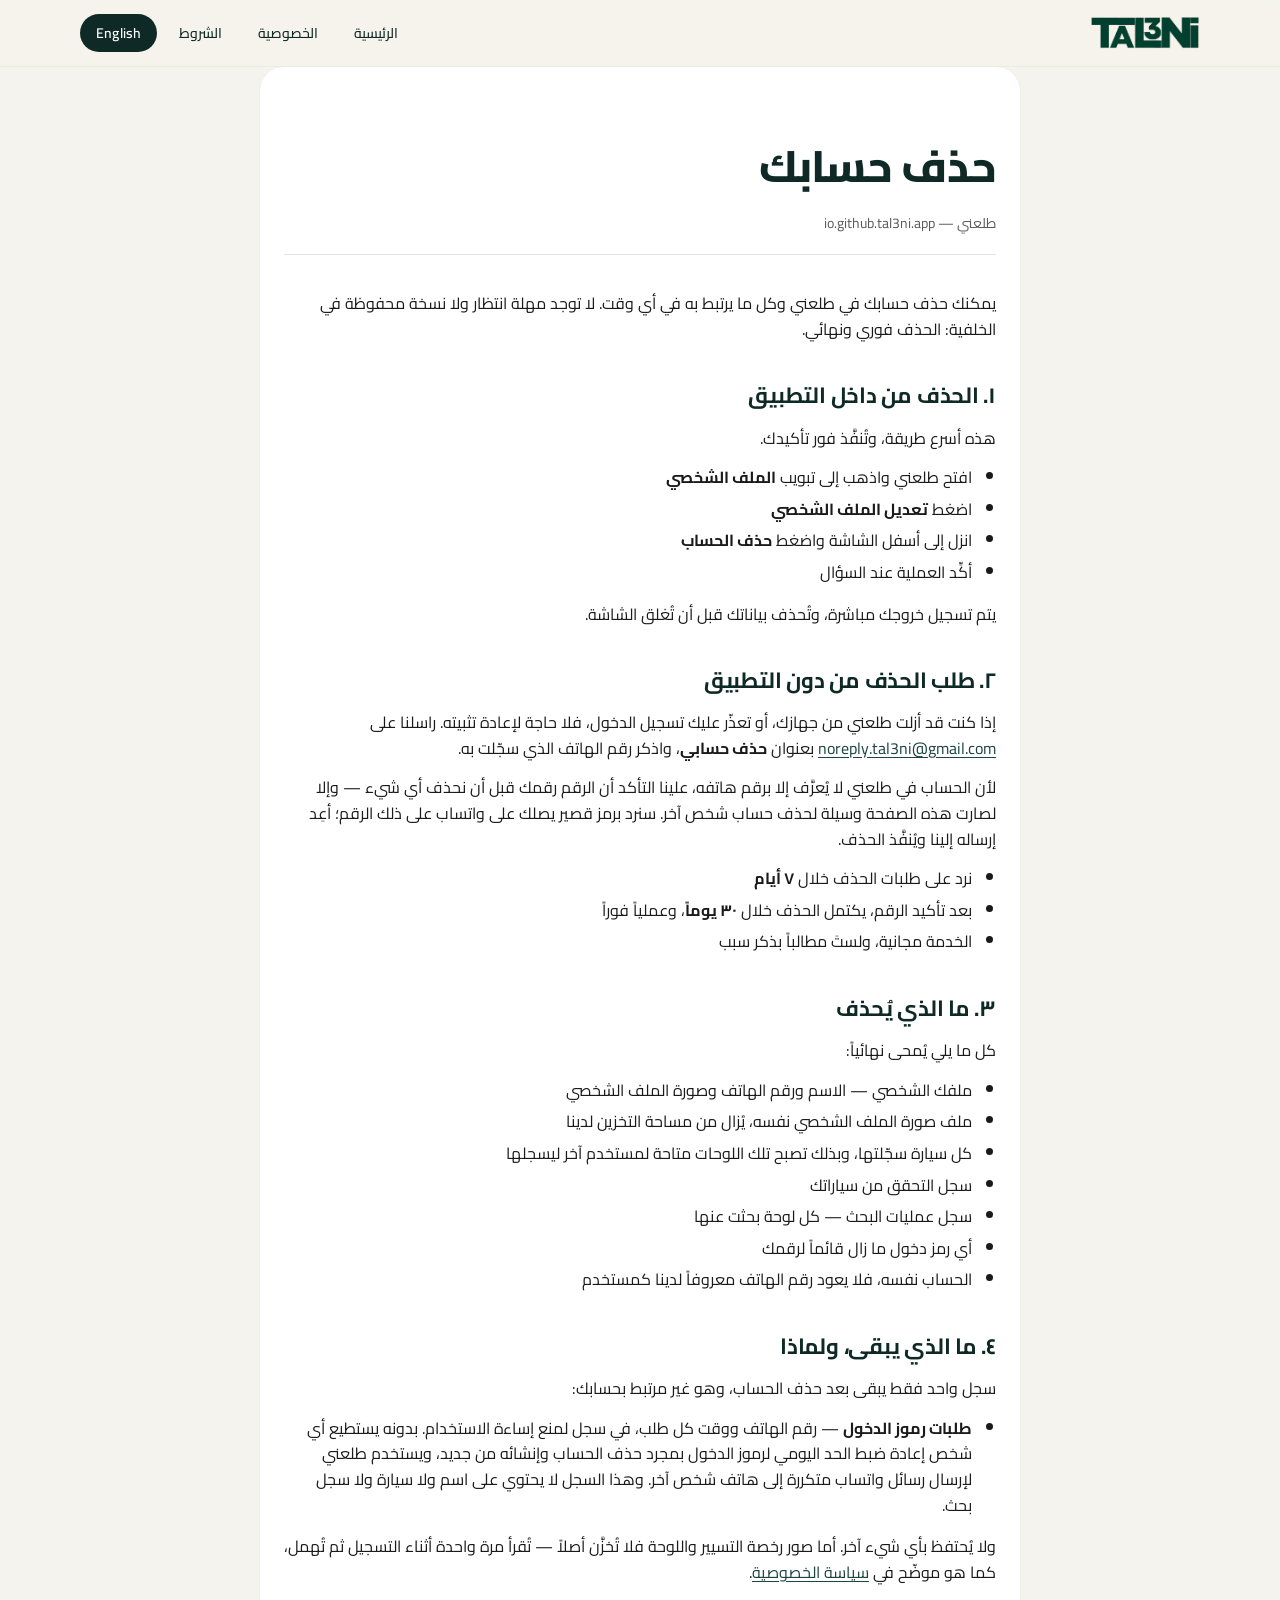
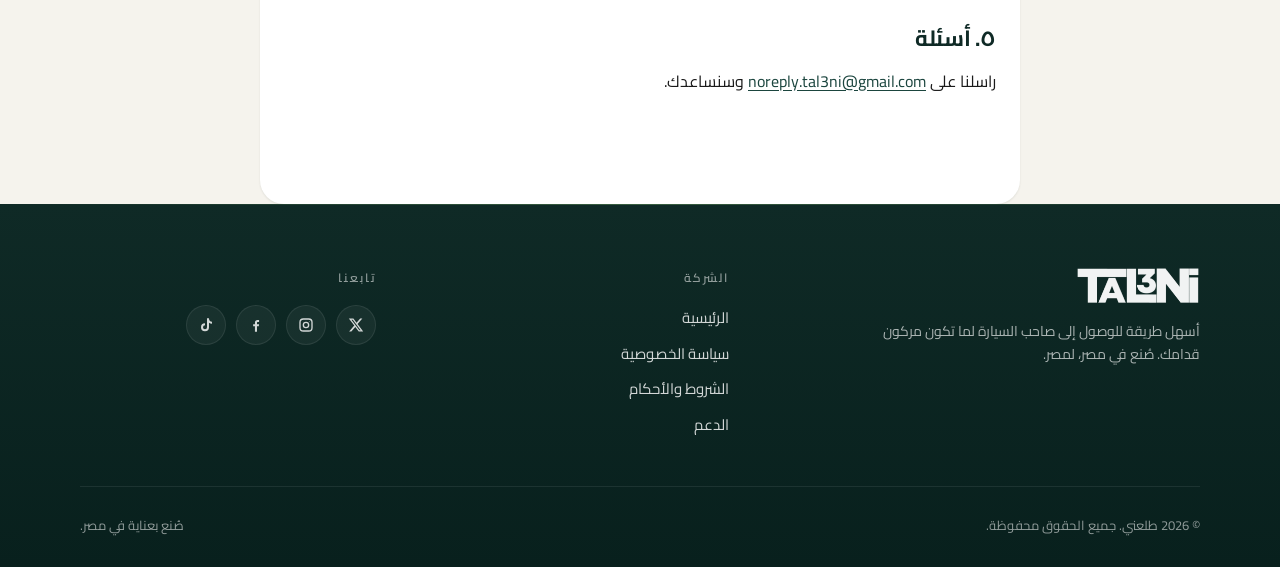
==== delete-account-ar.html @ 5bc42923 "Updated Website" ====
<!DOCTYPE html>
<html lang="ar" dir="rtl">
<head>
  <meta charset="UTF-8">
  <meta name="viewport" content="width=device-width, initial-scale=1.0">
  <title>حذف حسابك — طلعني</title>
  <link rel="preconnect" href="https://fonts.googleapis.com">
  <link rel="preconnect" href="https://fonts.gstatic.com" crossorigin>
  <link href="https://fonts.googleapis.com/css2?family=Cairo:wght@400;500;600;700;800&family=Inter:wght@400;500;600;700;800&display=swap" rel="stylesheet">
  <link rel="stylesheet" href="style.css">
  <link rel="icon" type="image/png" href="./assets/favicon.png">
</head>
<body dir="rtl">
  <header class="site-header">
    <div class="inner">
      <a href="index-ar.html" class="brand" aria-label="طلعني">
        <img src="./assets/logo.png" alt="طلعني">
      </a>
      <nav class="nav">
        <a href="index-ar.html">الرئيسية</a>
        <a href="privacy-ar.html">الخصوصية</a>
        <a href="terms-ar.html">الشروط</a>
        <a href="delete-account.html" class="lang-toggle">English</a>
      </nav>
    </div>
  </header>

  <main class="legal">
    <h1>حذف حسابك</h1>
    <p class="effective">طلعني — io.github.tal3ni.app</p>

    <p>يمكنك حذف حسابك في طلعني وكل ما يرتبط به في أي وقت. لا توجد مهلة انتظار ولا نسخة محفوظة في الخلفية: الحذف فوري ونهائي.</p>

    <h2>١. الحذف من داخل التطبيق</h2>
    <p>هذه أسرع طريقة، وتُنفَّذ فور تأكيدك.</p>
    <ul>
      <li>افتح طلعني واذهب إلى تبويب <strong>الملف الشخصي</strong></li>
      <li>اضغط <strong>تعديل الملف الشخصي</strong></li>
      <li>انزل إلى أسفل الشاشة واضغط <strong>حذف الحساب</strong></li>
      <li>أكِّد العملية عند السؤال</li>
    </ul>
    <p>يتم تسجيل خروجك مباشرة، وتُحذف بياناتك قبل أن تُغلق الشاشة.</p>

    <h2>٢. طلب الحذف من دون التطبيق</h2>
    <p>إذا كنت قد أزلت طلعني من جهازك، أو تعذّر عليك تسجيل الدخول، فلا حاجة لإعادة تثبيته. راسلنا على <a href="mailto:noreply.tal3ni@gmail.com?subject=%D8%AD%D8%B0%D9%81%20%D8%AD%D8%B3%D8%A7%D8%A8%D9%8A">noreply.tal3ni@gmail.com</a> بعنوان <strong>حذف حسابي</strong>، واذكر رقم الهاتف الذي سجّلت به.</p>
    <p>لأن الحساب في طلعني لا يُعرَّف إلا برقم هاتفه، علينا التأكد أن الرقم رقمك قبل أن نحذف أي شيء — وإلا لصارت هذه الصفحة وسيلة لحذف حساب شخص آخر. سنرد برمز قصير يصلك على واتساب على ذلك الرقم؛ أعِد إرساله إلينا ويُنفَّذ الحذف.</p>
    <ul>
      <li>نرد على طلبات الحذف خلال <strong>٧ أيام</strong></li>
      <li>بعد تأكيد الرقم، يكتمل الحذف خلال <strong>٣٠ يوماً</strong>، وعملياً فوراً</li>
      <li>الخدمة مجانية، ولستَ مطالباً بذكر سبب</li>
    </ul>

    <h2>٣. ما الذي يُحذف</h2>
    <p>كل ما يلي يُمحى نهائياً:</p>
    <ul>
      <li>ملفك الشخصي — الاسم ورقم الهاتف وصورة الملف الشخصي</li>
      <li>ملف صورة الملف الشخصي نفسه، يُزال من مساحة التخزين لدينا</li>
      <li>كل سيارة سجّلتها، وبذلك تصبح تلك اللوحات متاحة لمستخدم آخر ليسجلها</li>
      <li>سجل التحقق من سياراتك</li>
      <li>سجل عمليات البحث — كل لوحة بحثت عنها</li>
      <li>أي رمز دخول ما زال قائماً لرقمك</li>
      <li>الحساب نفسه، فلا يعود رقم الهاتف معروفاً لدينا كمستخدم</li>
    </ul>

    <h2>٤. ما الذي يبقى، ولماذا</h2>
    <p>سجل واحد فقط يبقى بعد حذف الحساب، وهو غير مرتبط بحسابك:</p>
    <ul>
      <li><strong>طلبات رموز الدخول</strong> — رقم الهاتف ووقت كل طلب، في سجل لمنع إساءة الاستخدام. بدونه يستطيع أي شخص إعادة ضبط الحد اليومي لرموز الدخول بمجرد حذف الحساب وإنشائه من جديد، ويستخدم طلعني لإرسال رسائل واتساب متكررة إلى هاتف شخص آخر. وهذا السجل لا يحتوي على اسم ولا سيارة ولا سجل بحث.</li>
    </ul>
    <p>ولا يُحتفظ بأي شيء آخر. أما صور رخصة التسيير واللوحة فلا تُخزَّن أصلاً — تُقرأ مرة واحدة أثناء التسجيل ثم تُهمل، كما هو موضّح في <a href="privacy-ar.html">سياسة الخصوصية</a>.</p>

    <h2>٥. أسئلة</h2>
    <p>راسلنا على <a href="mailto:noreply.tal3ni@gmail.com">noreply.tal3ni@gmail.com</a> وسنساعدك.</p>
  </main>

  <footer class="site-footer">
    <div class="inner">
      <div class="footer-top">
        <div class="footer-brand">
          <img src="./assets/logo.png" alt="طلعني">
          <p>أسهل طريقة للوصول إلى صاحب السيارة لما تكون مركون قدامك. صُنع في مصر، لمصر.</p>
        </div>
        <div class="footer-col">
          <h4>الشركة</h4>
          <ul>
            <li><a href="index-ar.html">الرئيسية</a></li>
            <li><a href="privacy-ar.html">سياسة الخصوصية</a></li>
            <li><a href="terms-ar.html">الشروط والأحكام</a></li>
            <li><a href="mailto:noreply.tal3ni@gmail.com">الدعم</a></li>
          </ul>
        </div>
        <div class="footer-col">
          <h4>تابعنا</h4>
          <div class="socials">
            <a class="social" href="https://x.com/tal3nii?s=21" target="_blank" rel="noopener" aria-label="X (Twitter)">
              <svg viewBox="0 0 24 24" fill="currentColor" aria-hidden="true"><path d="M18.244 2.25h3.308l-7.227 8.26 8.502 11.24H16.17l-5.214-6.817L4.99 21.75H1.68l7.73-8.835L1.254 2.25H8.08l4.713 6.231zm-1.161 17.52h1.833L7.084 4.126H5.117z"/></svg>
            </a>
            <a class="social" href="https://www.instagram.com/tal3nii?igsh=NDlpc3pvZXZ2NGJr&utm_source=qr" target="_blank" rel="noopener" aria-label="Instagram">
              <svg viewBox="0 0 24 24" fill="none" stroke="currentColor" stroke-width="2" stroke-linecap="round" stroke-linejoin="round" aria-hidden="true"><rect x="3" y="3" width="18" height="18" rx="5"/><circle cx="12" cy="12" r="4"/><circle cx="17.5" cy="6.5" r="0.6" fill="currentColor" stroke="none"/></svg>
            </a>
            <a class="social" href="https://www.facebook.com/share/18mNJuV3z7/?mibextid=wwXIfr" target="_blank" rel="noopener" aria-label="Facebook">
              <svg viewBox="0 0 24 24" fill="currentColor" aria-hidden="true"><path d="M13.5 22v-8h2.7l.4-3.1h-3.1V8.9c0-.9.3-1.5 1.5-1.5h1.6V4.6c-.3 0-1.2-.1-2.3-.1-2.3 0-3.9 1.4-3.9 4v2.4H7.7V14h2.7v8h3.1z"/></svg>
            </a>
            <a class="social" href="https://www.tiktok.com/@tal3nii?_r=1&_t=ZS-96DEcMzFxKs" target="_blank" rel="noopener" aria-label="TikTok">
              <svg viewBox="0 0 24 24" fill="currentColor" aria-hidden="true"><path d="M16.5 2h-3v13.2a3 3 0 1 1-3-3v-3a6 6 0 1 0 6 6V8.7a8 8 0 0 0 4.5 1.4V7.1a5 5 0 0 1-4.5-5z"/></svg>
            </a>
          </div>
        </div>
      </div>
      <div class="footer-bottom">
        <div class="copyright">© 2026 طلعني. جميع الحقوق محفوظة.</div>
        <div class="made-in">صُنع بعناية في مصر.</div>
      </div>
    </div>
  </footer>
</body>
</html>
---- style.css ----
/* Tal3ni — premium landing styles */

:root {
  --green: #98D67D;
  --green-soft: #C7E8B5;
  --green-dark: #1B453E;
  --green-deep: #0F2A26;
  --green-ink: #08201D;
  --cream: #F5F3ED;
  --cream-soft: #FAF8F2;
  --text: #1A1A1A;
  --muted: #5A5A5A;
  --muted-soft: #8A8A8A;
  --border: #E8E4D9;
  --border-strong: #D8D2C2;
  --gold: #D4A574;
  --max-width: 1120px;
  --content-width: 920px;
  --radius-sm: 10px;
  --radius-md: 16px;
  --radius-lg: 24px;
  --radius-pill: 999px;
  --shadow-sm: 0 1px 2px rgba(15, 42, 38, 0.06), 0 1px 3px rgba(15, 42, 38, 0.04);
  --shadow-md: 0 4px 12px rgba(15, 42, 38, 0.08), 0 2px 4px rgba(15, 42, 38, 0.04);
  --shadow-lg: 0 24px 48px -12px rgba(15, 42, 38, 0.18), 0 8px 16px -8px rgba(15, 42, 38, 0.08);
  --shadow-xl: 0 32px 64px -16px rgba(15, 42, 38, 0.25);
  --ease: cubic-bezier(0.22, 1, 0.36, 1);
}

* {
  box-sizing: border-box;
  margin: 0;
  padding: 0;
}

html {
  scroll-behavior: smooth;
  -webkit-text-size-adjust: 100%;
  text-size-adjust: 100%;
}

body {
  font-family: "Inter", -apple-system, BlinkMacSystemFont, "Segoe UI", Roboto, sans-serif;
  font-size: 16px;
  line-height: 1.6;
  color: var(--text);
  background: var(--cream);
  -webkit-font-smoothing: antialiased;
  -moz-osx-font-smoothing: grayscale;
  text-rendering: optimizeLegibility;
  overflow-x: hidden;
}

body[dir="rtl"] {
  font-family: "Cairo", "Tajawal", -apple-system, BlinkMacSystemFont, "Segoe UI", Tahoma, sans-serif;
}

a {
  color: var(--green-dark);
  text-decoration: none;
  transition: color 0.2s var(--ease);
}

a:hover {
  color: var(--green-deep);
}

img {
  max-width: 100%;
  display: block;
}

/* ------------------------------------------------------------- header */

.site-header {
  position: sticky;
  top: 0;
  z-index: 50;
  background: rgba(245, 243, 237, 0.72);
  -webkit-backdrop-filter: saturate(180%) blur(20px);
  backdrop-filter: saturate(180%) blur(20px);
  border-bottom: 1px solid rgba(232, 228, 217, 0.6);
  padding: 14px 24px;
}

.site-header .inner {
  max-width: var(--max-width);
  margin: 0 auto;
  display: flex;
  align-items: center;
  justify-content: space-between;
  gap: 16px;
}

.site-header .brand {
  display: inline-flex;
  align-items: center;
  text-decoration: none;
}

.site-header .brand img {
  height: 32px;
  width: auto;
  display: block;
}

.site-header .nav {
  display: flex;
  align-items: center;
  gap: 8px;
}

.site-header .nav a {
  color: var(--green-deep);
  font-size: 14px;
  font-weight: 500;
  padding: 8px 14px;
  border-radius: var(--radius-pill);
  transition: background 0.2s var(--ease), color 0.2s var(--ease);
}

.site-header .nav a:hover {
  background: rgba(27, 69, 62, 0.08);
}

.lang-toggle {
  background: var(--green-deep);
  color: white !important;
  padding: 8px 16px !important;
  font-weight: 600 !important;
  border-radius: var(--radius-pill);
  letter-spacing: 0.2px;
}

.lang-toggle:hover {
  background: var(--green-ink) !important;
}

/* ------------------------------------------------------------- hero */

.hero {
  position: relative;
  padding: 100px 24px 120px;
  text-align: center;
  background:
    radial-gradient(ellipse 80% 60% at 50% 0%, rgba(152, 214, 125, 0.18) 0%, transparent 60%),
    radial-gradient(ellipse 60% 50% at 20% 80%, rgba(152, 214, 125, 0.10) 0%, transparent 50%),
    radial-gradient(ellipse 60% 50% at 80% 80%, rgba(212, 165, 116, 0.08) 0%, transparent 50%),
    linear-gradient(180deg, var(--green-deep) 0%, var(--green-ink) 100%);
  color: white;
  overflow: hidden;
}

.hero::before {
  content: "";
  position: absolute;
  inset: 0;
  background-image:
    radial-gradient(circle at 1px 1px, rgba(255, 255, 255, 0.04) 1px, transparent 0);
  background-size: 32px 32px;
  pointer-events: none;
  -webkit-mask-image: radial-gradient(ellipse 70% 70% at 50% 50%, black 40%, transparent 90%);
  mask-image: radial-gradient(ellipse 70% 70% at 50% 50%, black 40%, transparent 90%);
}

.hero::after {
  content: "";
  position: absolute;
  bottom: -1px;
  left: 0;
  right: 0;
  height: 80px;
  background: linear-gradient(180deg, transparent 0%, var(--cream) 100%);
  pointer-events: none;
}

.hero .inner {
  position: relative;
  max-width: 820px;
  margin: 0 auto;
}

.hero .eyebrow {
  display: inline-flex;
  align-items: center;
  gap: 8px;
  padding: 6px 14px 6px 10px;
  background: rgba(152, 214, 125, 0.12);
  border: 1px solid rgba(152, 214, 125, 0.25);
  border-radius: var(--radius-pill);
  font-size: 13px;
  font-weight: 500;
  color: var(--green);
  letter-spacing: 0.2px;
  margin-bottom: 28px;
}

.hero .eyebrow .dot {
  width: 8px;
  height: 8px;
  border-radius: 50%;
  background: var(--green);
  box-shadow: 0 0 0 4px rgba(152, 214, 125, 0.2);
  animation: pulse 2.4s ease-in-out infinite;
}

@keyframes pulse {
  0%, 100% { box-shadow: 0 0 0 4px rgba(152, 214, 125, 0.2); }
  50% { box-shadow: 0 0 0 8px rgba(152, 214, 125, 0); }
}

.hero h1 {
  font-size: clamp(40px, 6.5vw, 68px);
  font-weight: 800;
  letter-spacing: -0.025em;
  line-height: 1.05;
  margin-bottom: 20px;
  padding-top: 10px;
  padding-bottom: 15px;
  background: linear-gradient(180deg, #ffffff 0%, #e6f0ec 100%);
  -webkit-background-clip: text;
  background-clip: text;
  -webkit-text-fill-color: transparent;
}

.hero .tagline {
  font-size: clamp(17px, 2vw, 21px);
  line-height: 1.55;
  opacity: 0.85;
  max-width: 620px;
  margin: 0 auto 40px;
  color: #e8efed;
}

.hero .badges {
  display: flex;
  justify-content: center;
  gap: 14px;
  flex-wrap: wrap;
}

.badge {
  display: inline-flex;
  align-items: center;
  gap: 12px;
  padding: 14px 22px;
  background: white;
  color: var(--green-deep);
  border-radius: var(--radius-md);
  font-weight: 600;
  font-size: 15px;
  text-decoration: none;
  box-shadow: var(--shadow-md);
  transition: transform 0.25s var(--ease), box-shadow 0.25s var(--ease);
  text-align: start;
}

.badge:hover {
  transform: translateY(-3px);
  box-shadow: var(--shadow-lg);
  color: var(--green-deep);
}

.badge .badge-icon {
  width: 26px;
  height: 26px;
  flex-shrink: 0;
}

.badge .badge-text {
  display: flex;
  flex-direction: column;
  line-height: 1.15;
}

.badge .small {
  font-size: 10.5px;
  font-weight: 500;
  opacity: 0.6;
  letter-spacing: 0.4px;
  text-transform: uppercase;
}

.badge .big {
  font-size: 16px;
  font-weight: 700;
  letter-spacing: -0.01em;
}

/* ------------------------------------------------------------- sections */

.section {
  max-width: var(--content-width);
  margin: 0 auto;
  padding: 96px 24px;
}

.section-head {
  text-align: center;
  margin-bottom: 56px;
}

.section-eyebrow {
  display: inline-block;
  font-size: 12px;
  font-weight: 600;
  letter-spacing: 0.16em;
  text-transform: uppercase;
  color: var(--green-dark);
  margin-bottom: 12px;
  opacity: 0.7;
}

.section h2 {
  font-size: clamp(28px, 4vw, 42px);
  font-weight: 800;
  letter-spacing: -0.022em;
  line-height: 1.1;
  color: var(--green-deep);
}

.section .lead {
  margin-top: 16px;
  font-size: 17px;
  color: var(--muted);
  max-width: 560px;
  margin-left: auto;
  margin-right: auto;
}

/* ------------------------------------------------------------- steps */

.steps {
  display: grid;
  grid-template-columns: repeat(auto-fit, minmax(260px, 1fr));
  gap: 20px;
}

.step {
  position: relative;
  background: white;
  padding: 32px 28px;
  border-radius: var(--radius-lg);
  border: 1px solid var(--border);
  transition: transform 0.3s var(--ease), box-shadow 0.3s var(--ease), border-color 0.3s var(--ease);
  overflow: hidden;
}

.step::before {
  content: "";
  position: absolute;
  inset: 0;
  background: linear-gradient(135deg, rgba(152, 214, 125, 0.06) 0%, transparent 50%);
  opacity: 0;
  transition: opacity 0.3s var(--ease);
  pointer-events: none;
}

.step:hover {
  transform: translateY(-4px);
  box-shadow: var(--shadow-lg);
  border-color: var(--border-strong);
}

.step:hover::before {
  opacity: 1;
}

.step .step-icon {
  position: relative;
  display: inline-flex;
  align-items: center;
  justify-content: center;
  width: 52px;
  height: 52px;
  background: linear-gradient(135deg, var(--green-deep) 0%, var(--green-dark) 100%);
  color: var(--green);
  border-radius: 14px;
  margin-bottom: 22px;
  box-shadow: 0 8px 20px -6px rgba(15, 42, 38, 0.35);
}

.step .step-icon svg {
  width: 24px;
  height: 24px;
}

.step .num {
  position: absolute;
  top: 24px;
  inset-inline-end: 28px;
  font-size: 44px;
  font-weight: 800;
  color: var(--green-deep);
  opacity: 0.08;
  line-height: 1;
  letter-spacing: -0.04em;
}

.step h3 {
  position: relative;
  font-size: 19px;
  font-weight: 700;
  color: var(--green-deep);
  margin-bottom: 10px;
  letter-spacing: -0.01em;
}

.step p {
  position: relative;
  font-size: 15px;
  color: var(--muted);
  line-height: 1.55;
}

/* ------------------------------------------------------------- privacy */

.privacy-section {
  max-width: var(--content-width);
  margin: 0 auto 96px;
  padding: 0 24px;
}

.privacy-card {
  position: relative;
  background: linear-gradient(135deg, var(--green-deep) 0%, var(--green-ink) 100%);
  border-radius: var(--radius-lg);
  padding: 56px 48px;
  color: white;
  overflow: hidden;
  box-shadow: var(--shadow-xl);
}

.privacy-card::before {
  content: "";
  position: absolute;
  top: -50%;
  inset-inline-end: -20%;
  width: 500px;
  height: 500px;
  background: radial-gradient(circle, rgba(152, 214, 125, 0.12) 0%, transparent 60%);
  pointer-events: none;
}

.privacy-card::after {
  content: "";
  position: absolute;
  inset: 0;
  background-image:
    radial-gradient(circle at 1px 1px, rgba(255, 255, 255, 0.05) 1px, transparent 0);
  background-size: 28px 28px;
  -webkit-mask-image: linear-gradient(180deg, black 0%, transparent 70%);
  mask-image: linear-gradient(180deg, black 0%, transparent 70%);
  pointer-events: none;
}

.privacy-card-inner {
  position: relative;
  max-width: 640px;
  margin: 0 auto;
  text-align: center;
}

.privacy-icon {
  display: inline-flex;
  align-items: center;
  justify-content: center;
  width: 64px;
  height: 64px;
  background: rgba(152, 214, 125, 0.12);
  border: 1px solid rgba(152, 214, 125, 0.25);
  border-radius: 18px;
  margin-bottom: 24px;
  color: var(--green);
}

.privacy-icon svg {
  width: 28px;
  height: 28px;
}

.privacy-card h2 {
  font-size: clamp(26px, 3.5vw, 36px);
  font-weight: 800;
  letter-spacing: -0.022em;
  margin-bottom: 16px;
  color: white;
}

.privacy-card p {
  font-size: 16px;
  line-height: 1.7;
  opacity: 0.85;
  color: #e8efed;
}

.privacy-card p a {
  color: var(--green);
  font-weight: 600;
  border-bottom: 1px solid rgba(152, 214, 125, 0.4);
  transition: border-color 0.2s var(--ease);
}

.privacy-card p a:hover {
  color: var(--green-soft);
  border-bottom-color: var(--green-soft);
}

/* ------------------------------------------------------------- legal pages */

.legal {
  max-width: 760px;
  margin: 0 auto;
  padding: 64px 24px 96px;
  background: white;
  border-radius: var(--radius-lg);
  box-shadow: var(--shadow-sm);
}

.legal-wrap {
  max-width: var(--content-width);
  margin: 48px auto;
  padding: 0 24px;
}

.legal h1 {
  font-size: clamp(30px, 4.5vw, 44px);
  font-weight: 800;
  letter-spacing: -0.022em;
  color: var(--green-deep);
  margin-bottom: 10px;
}

.legal .effective {
  color: var(--muted);
  font-size: 14px;
  margin-bottom: 36px;
  padding-bottom: 20px;
  border-bottom: 1px solid var(--border);
}

.legal h2 {
  font-size: 22px;
  font-weight: 700;
  color: var(--green-deep);
  margin-top: 36px;
  margin-bottom: 12px;
  letter-spacing: -0.01em;
}

.legal h3 {
  font-size: 17px;
  font-weight: 700;
  color: var(--text);
  margin-top: 20px;
  margin-bottom: 8px;
}

.legal p {
  margin-bottom: 14px;
  color: var(--text);
}

.legal ul {
  margin: 8px 0 16px;
  padding-left: 24px;
}

body[dir="rtl"] .legal ul {
  padding-left: 0;
  padding-right: 24px;
}

.legal li {
  margin-bottom: 6px;
  color: var(--text);
}

.legal a {
  color: var(--green-dark);
  text-decoration: underline;
  text-underline-offset: 3px;
}

.legal .last-updated {
  margin-top: 48px;
  padding-top: 20px;
  border-top: 1px solid var(--border);
  color: var(--muted);
  font-size: 13px;
}

/* ------------------------------------------------------------- footer */

.site-footer {
  background: linear-gradient(180deg, var(--green-deep) 0%, var(--green-ink) 100%);
  color: white;
  padding: 64px 24px 32px;
  position: relative;
  overflow: hidden;
}

.site-footer::before {
  content: "";
  position: absolute;
  top: 0;
  left: 0;
  right: 0;
  height: 1px;
  background: linear-gradient(90deg, transparent, rgba(152, 214, 125, 0.3), transparent);
}

.site-footer .inner {
  max-width: var(--max-width);
  margin: 0 auto;
  position: relative;
}

.footer-top {
  display: grid;
  grid-template-columns: 1.4fr 1fr 1fr;
  gap: 56px;
  margin-bottom: 48px;
}

.footer-brand img {
  height: 36px;
  width: auto;
  margin-bottom: 16px;
  filter: brightness(0) invert(1);
  opacity: 0.95;
}

.footer-brand p {
  font-size: 14px;
  line-height: 1.6;
  opacity: 0.65;
  max-width: 320px;
}

.footer-col h4 {
  font-size: 12px;
  font-weight: 600;
  letter-spacing: 0.16em;
  text-transform: uppercase;
  opacity: 0.55;
  margin-bottom: 18px;
}

.footer-col ul {
  list-style: none;
  display: flex;
  flex-direction: column;
  gap: 10px;
}

.footer-col a {
  color: white;
  opacity: 0.82;
  font-size: 15px;
  transition: opacity 0.2s var(--ease);
}

.footer-col a:hover {
  opacity: 1;
  color: var(--green-soft);
}

.socials {
  display: flex;
  gap: 10px;
  margin-top: 4px;
}

.social {
  display: inline-flex;
  align-items: center;
  justify-content: center;
  width: 40px;
  height: 40px;
  border-radius: var(--radius-pill);
  background: rgba(255, 255, 255, 0.06);
  border: 1px solid rgba(255, 255, 255, 0.1);
  color: white;
  transition: background 0.2s var(--ease), transform 0.2s var(--ease), border-color 0.2s var(--ease);
}

.social:hover {
  background: var(--green);
  border-color: var(--green);
  color: var(--green-ink);
  transform: translateY(-2px);
}

.social svg {
  width: 16px;
  height: 16px;
}

.footer-bottom {
  display: flex;
  align-items: center;
  justify-content: space-between;
  gap: 16px;
  flex-wrap: wrap;
  padding-top: 28px;
  border-top: 1px solid rgba(255, 255, 255, 0.08);
}

.footer-bottom .copyright {
  font-size: 13px;
  opacity: 0.55;
}

.footer-bottom .made-in {
  font-size: 13px;
  opacity: 0.55;
  display: inline-flex;
  align-items: center;
  gap: 6px;
}

/* ------------------------------------------------------------- responsive */

@media (max-width: 820px) {
  .footer-top {
    grid-template-columns: 1fr 1fr;
    gap: 40px;
  }

  .footer-brand {
    grid-column: 1 / -1;
  }
}

@media (max-width: 600px) {
  .site-header {
    padding: 12px 18px;
  }

  .site-header .brand img {
    height: 28px;
  }

  .site-header .nav {
    gap: 4px;
  }

  .site-header .nav a {
    font-size: 13px;
    padding: 6px 10px;
  }

  .hero {
    padding: 72px 20px 88px;
  }

  .section {
    padding: 72px 20px;
  }

  .privacy-section {
    padding: 0 20px;
    margin-bottom: 72px;
  }

  .privacy-card {
    padding: 40px 28px;
  }

  .footer-top {
    grid-template-columns: 1fr;
    gap: 32px;
    margin-bottom: 36px;
  }

  .footer-bottom {
    justify-content: center;
    text-align: center;
  }

  .badge {
    padding: 12px 18px;
  }

  .step {
    padding: 28px 24px;
  }
}

/* RTL adjustments */

body[dir="rtl"] .hero .eyebrow {
  padding: 6px 10px 6px 14px;
}

body[dir="rtl"] .badge .badge-text {
  text-align: right;
}
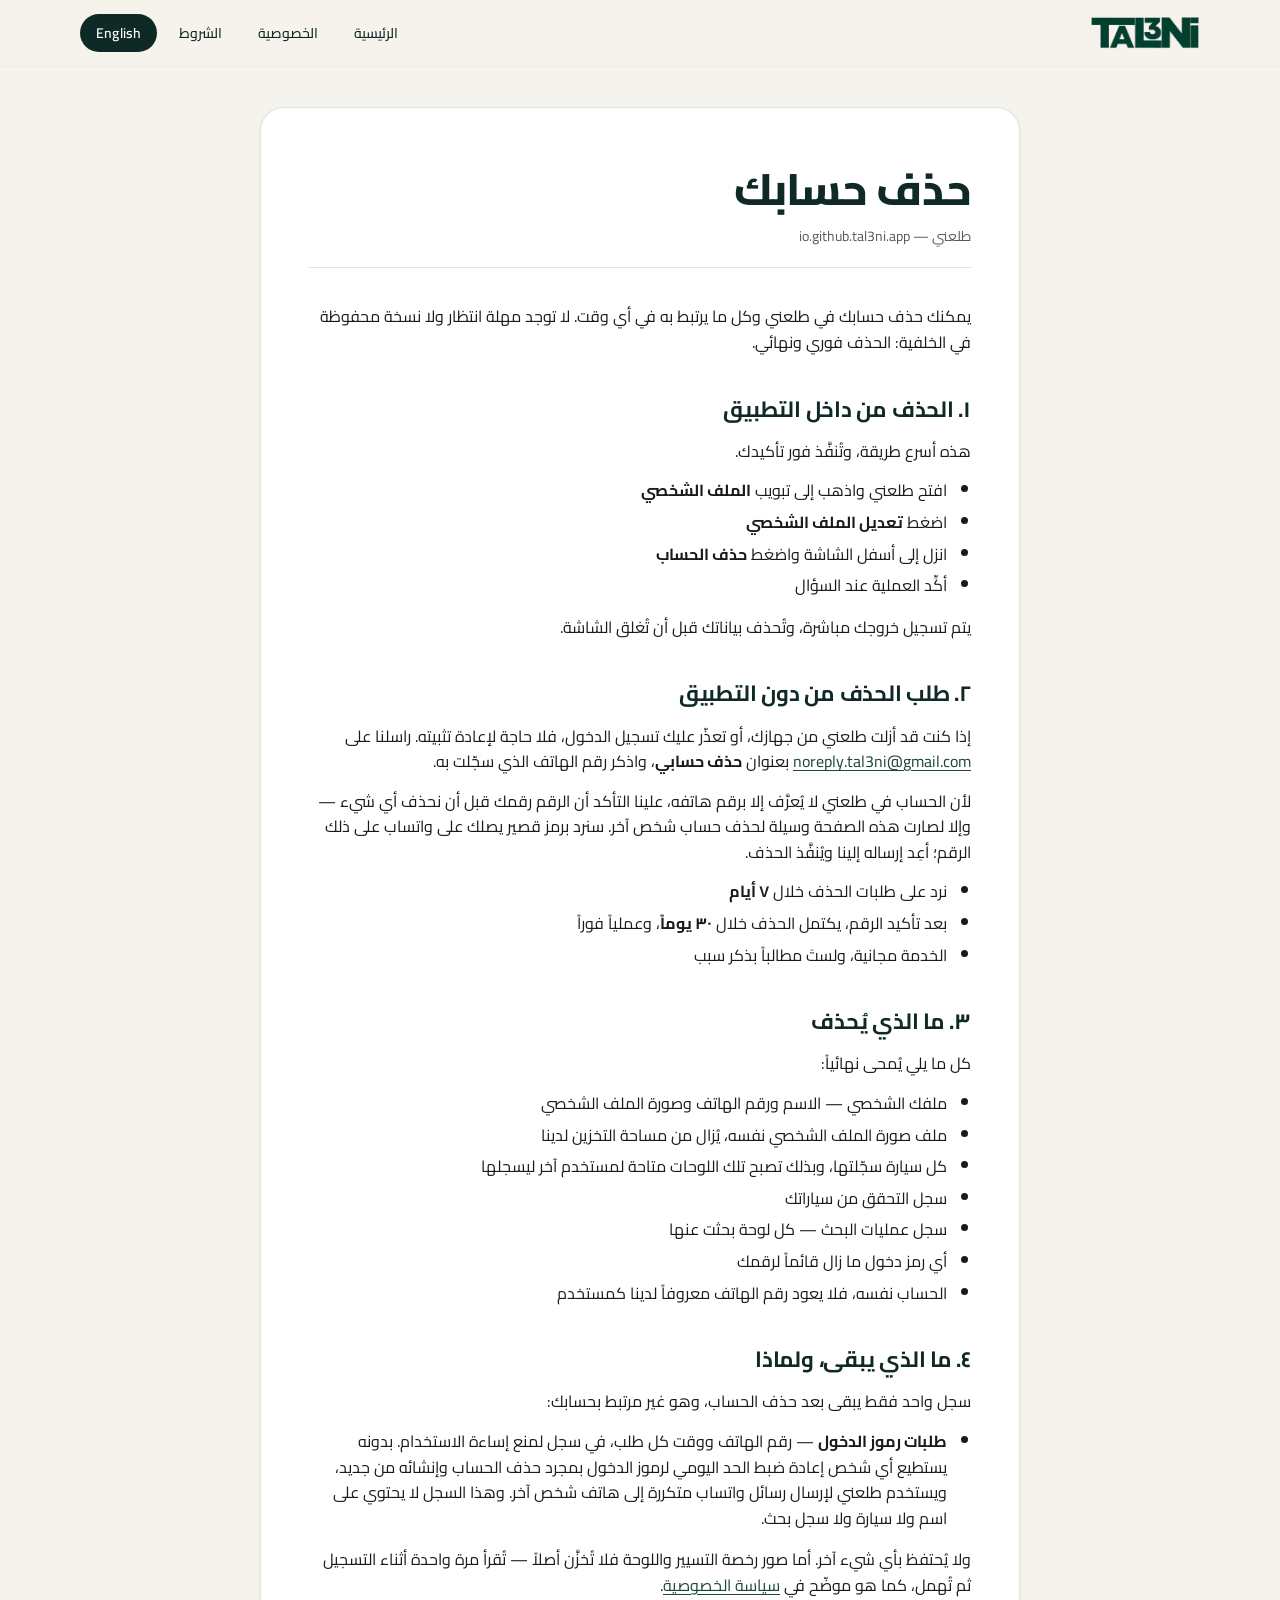
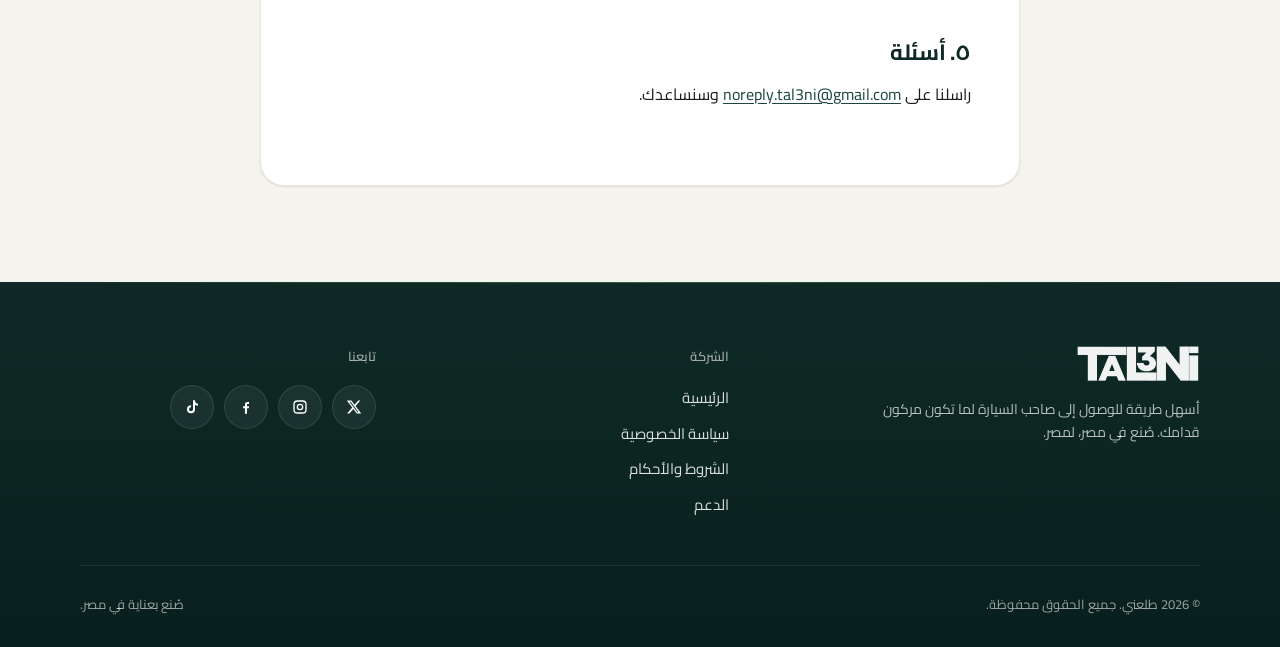
==== commit 975d4268: "Redesign landing page: app mockup, FAQ, link previews, accessibility - Hero: two-column layout with " ====
--- a/delete-account-ar.html
+++ b/delete-account-ar.html
@@ -8,18 +8,19 @@
   <link rel="preconnect" href="https://fonts.gstatic.com" crossorigin>
   <link href="https://fonts.googleapis.com/css2?family=Cairo:wght@400;500;600;700;800&family=Inter:wght@400;500;600;700;800&display=swap" rel="stylesheet">
   <link rel="stylesheet" href="style.css">
+  <meta name="theme-color" content="#F5F3ED">
   <link rel="icon" type="image/png" href="./assets/favicon.png">
 </head>
 <body dir="rtl">
   <header class="site-header">
     <div class="inner">
       <a href="index-ar.html" class="brand" aria-label="طلعني">
-        <img src="./assets/logo.png" alt="طلعني">
+        <img src="./assets/logo.png" alt="طلعني" width="109" height="32">
       </a>
-      <nav class="nav">
+      <nav class="nav" aria-label="القائمة الرئيسية">
         <a href="index-ar.html">الرئيسية</a>
-        <a href="privacy-ar.html">الخصوصية</a>
-        <a href="terms-ar.html">الشروط</a>
+        <a class="nav-optional" href="privacy-ar.html">الخصوصية</a>
+        <a class="nav-optional" href="terms-ar.html">الشروط</a>
         <a href="delete-account.html" class="lang-toggle">English</a>
       </nav>
     </div>
@@ -77,7 +78,7 @@
     <div class="inner">
       <div class="footer-top">
         <div class="footer-brand">
-          <img src="./assets/logo.png" alt="طلعني">
+          <img src="./assets/logo.png" alt="طلعني" width="123" height="36" loading="lazy">
           <p>أسهل طريقة للوصول إلى صاحب السيارة لما تكون مركون قدامك. صُنع في مصر، لمصر.</p>
         </div>
         <div class="footer-col">
--- a/style.css
+++ b/style.css
@@ -14,8 +14,10 @@
   --border: #E8E4D9;
   --border-strong: #D8D2C2;
   --gold: #D4A574;
+  --plate-blue: #1874BA;
   --max-width: 1120px;
   --content-width: 920px;
+  --header-height: 64px;
   --radius-sm: 10px;
   --radius-md: 16px;
   --radius-lg: 24px;
@@ -35,6 +37,7 @@
 
 html {
   scroll-behavior: smooth;
+  scroll-padding-top: calc(var(--header-height) + 16px);
   -webkit-text-size-adjust: 100%;
   text-size-adjust: 100%;
 }
@@ -70,6 +73,39 @@
   display: block;
 }
 
+/* ------------------------------------------------------------- a11y */
+
+:focus-visible {
+  outline: 3px solid var(--green);
+  outline-offset: 3px;
+  border-radius: 6px;
+}
+
+.site-header :focus-visible,
+.legal :focus-visible,
+.section :focus-visible {
+  outline-color: var(--green-dark);
+}
+
+.skip-link {
+  position: absolute;
+  top: 8px;
+  inset-inline-start: 8px;
+  z-index: 100;
+  padding: 10px 16px;
+  background: var(--green-deep);
+  color: white;
+  font-weight: 600;
+  border-radius: var(--radius-pill);
+  transform: translateY(-150%);
+  transition: transform 0.2s var(--ease);
+}
+
+.skip-link:focus {
+  transform: translateY(0);
+  color: white;
+}
+
 /* ------------------------------------------------------------- header */
 
 .site-header {
@@ -123,6 +159,11 @@
   background: rgba(27, 69, 62, 0.08);
 }
 
+.site-header .nav a[aria-current="page"] {
+  background: rgba(27, 69, 62, 0.08);
+  font-weight: 600;
+}
+
 .lang-toggle {
   background: var(--green-deep);
   color: white !important;
@@ -140,8 +181,7 @@
 
 .hero {
   position: relative;
-  padding: 100px 24px 120px;
-  text-align: center;
+  padding: 88px 24px 112px;
   background:
     radial-gradient(ellipse 80% 60% at 50% 0%, rgba(152, 214, 125, 0.18) 0%, transparent 60%),
     radial-gradient(ellipse 60% 50% at 20% 80%, rgba(152, 214, 125, 0.10) 0%, transparent 50%),
@@ -176,8 +216,17 @@
 
 .hero .inner {
   position: relative;
-  max-width: 820px;
+  z-index: 1;
+  max-width: var(--max-width);
   margin: 0 auto;
+  display: grid;
+  grid-template-columns: minmax(0, 1.1fr) minmax(0, 0.9fr);
+  align-items: center;
+  gap: 64px;
+}
+
+.hero-copy {
+  text-align: start;
 }
 
 .hero .eyebrow {
@@ -210,7 +259,7 @@
 }
 
 .hero h1 {
-  font-size: clamp(40px, 6.5vw, 68px);
+  font-size: clamp(40px, 6vw, 64px);
   font-weight: 800;
   letter-spacing: -0.025em;
   line-height: 1.05;
@@ -223,27 +272,31 @@
   -webkit-text-fill-color: transparent;
 }
 
+body[dir="rtl"] .hero h1 {
+  letter-spacing: 0;
+  line-height: 1.3;
+}
+
 .hero .tagline {
-  font-size: clamp(17px, 2vw, 21px);
-  line-height: 1.55;
-  opacity: 0.85;
-  max-width: 620px;
-  margin: 0 auto 40px;
-  color: #e8efed;
+  font-size: clamp(17px, 2vw, 20px);
+  line-height: 1.6;
+  max-width: 540px;
+  margin-bottom: 36px;
+  color: #dfe9e6;
 }
 
 .hero .badges {
   display: flex;
-  justify-content: center;
   gap: 14px;
   flex-wrap: wrap;
 }
 
+/* Not links yet — the app isn't in the stores, so no hover lift. */
 .badge {
   display: inline-flex;
   align-items: center;
   gap: 12px;
-  padding: 14px 22px;
+  padding: 12px 20px;
   background: white;
   color: var(--green-deep);
   border-radius: var(--radius-md);
@@ -251,11 +304,14 @@
   font-size: 15px;
   text-decoration: none;
   box-shadow: var(--shadow-md);
+  text-align: start;
+}
+
+a.badge {
   transition: transform 0.25s var(--ease), box-shadow 0.25s var(--ease);
-  text-align: start;
-}
-
-.badge:hover {
+}
+
+a.badge:hover {
   transform: translateY(-3px);
   box-shadow: var(--shadow-lg);
   color: var(--green-deep);
@@ -270,13 +326,13 @@
 .badge .badge-text {
   display: flex;
   flex-direction: column;
-  line-height: 1.15;
+  line-height: 1.2;
 }
 
 .badge .small {
-  font-size: 10.5px;
-  font-weight: 500;
-  opacity: 0.6;
+  font-size: 11px;
+  font-weight: 600;
+  color: var(--muted);
   letter-spacing: 0.4px;
   text-transform: uppercase;
 }
@@ -287,6 +343,270 @@
   letter-spacing: -0.01em;
 }
 
+.hero-points {
+  display: flex;
+  flex-wrap: wrap;
+  gap: 10px 22px;
+  margin-top: 28px;
+  list-style: none;
+  font-size: 14px;
+  color: #cfdcd8;
+}
+
+.hero-points li {
+  display: inline-flex;
+  align-items: center;
+  gap: 8px;
+}
+
+.hero-points svg {
+  width: 16px;
+  height: 16px;
+  color: var(--green);
+  flex-shrink: 0;
+}
+
+/* ------------------------------------------------------------- phone mockup */
+
+.hero-visual {
+  position: relative;
+  display: flex;
+  justify-content: center;
+}
+
+.hero-visual::before {
+  content: "";
+  position: absolute;
+  inset: 10% -10%;
+  background: radial-gradient(circle, rgba(152, 214, 125, 0.22) 0%, transparent 65%);
+  pointer-events: none;
+}
+
+.phone {
+  position: relative;
+  width: 300px;
+  max-width: 100%;
+  padding: 10px;
+  background: #0a0f0e;
+  border-radius: 46px;
+  box-shadow:
+    0 0 0 1px rgba(255, 255, 255, 0.08),
+    0 40px 80px -20px rgba(0, 0, 0, 0.6),
+    inset 0 0 0 2px rgba(255, 255, 255, 0.06);
+}
+
+.phone-screen {
+  position: relative;
+  overflow: hidden;
+  background: #F4F3E8;
+  border-radius: 36px;
+  color: var(--text);
+  font-size: 13px;
+  line-height: 1.4;
+  text-align: start;
+}
+
+.phone-notch {
+  position: absolute;
+  top: 10px;
+  left: 50%;
+  transform: translateX(-50%);
+  width: 90px;
+  height: 26px;
+  background: #0a0f0e;
+  border-radius: var(--radius-pill);
+  z-index: 2;
+}
+
+.app-header {
+  background: var(--green-dark);
+  color: white;
+  padding: 50px 20px 22px;
+  border-radius: 0 0 26px 26px;
+}
+
+.app-header .app-kicker {
+  display: block;
+  font-size: 11px;
+  font-weight: 600;
+  color: var(--green);
+  letter-spacing: 0.08em;
+  text-transform: uppercase;
+  margin-bottom: 4px;
+}
+
+body[dir="rtl"] .app-header .app-kicker {
+  letter-spacing: 0;
+}
+
+.app-header .app-title {
+  display: block;
+  font-size: 19px;
+  font-weight: 800;
+  letter-spacing: -0.01em;
+}
+
+.app-body {
+  padding: 16px 16px 20px;
+}
+
+.plate {
+  direction: ltr;
+  border: 3px solid #111;
+  border-radius: 12px;
+  overflow: hidden;
+  background: white;
+  box-shadow: var(--shadow-md);
+  font-family: "Cairo", "Inter", sans-serif;
+}
+
+.plate-top {
+  display: flex;
+  justify-content: space-around;
+  align-items: center;
+  background: var(--plate-blue);
+  border-bottom: 2px solid #111;
+  padding: 3px 0;
+  font-weight: 800;
+  font-size: 12px;
+  color: #111;
+}
+
+.plate-body {
+  display: grid;
+  grid-template-columns: 1fr 1fr;
+}
+
+.plate-body span {
+  padding: 8px 0;
+  text-align: center;
+  font-size: 24px;
+  font-weight: 800;
+  color: #111;
+  line-height: 1.3;
+}
+
+.plate-body span:first-child {
+  border-right: 2px solid #111;
+}
+
+.result-card {
+  margin-top: 14px;
+  background: white;
+  border: 1px solid rgba(27, 69, 62, 0.14);
+  border-radius: 20px;
+  padding: 14px;
+  box-shadow: var(--shadow-sm);
+}
+
+.result-status {
+  display: inline-flex;
+  align-items: center;
+  gap: 6px;
+  padding: 3px 10px 3px 6px;
+  background: rgba(152, 214, 125, 0.22);
+  color: var(--green-dark);
+  border-radius: var(--radius-pill);
+  font-size: 11px;
+  font-weight: 700;
+}
+
+body[dir="rtl"] .result-status {
+  padding: 3px 6px 3px 10px;
+}
+
+.result-status svg {
+  width: 14px;
+  height: 14px;
+}
+
+.owner {
+  display: flex;
+  align-items: center;
+  gap: 12px;
+  margin: 12px 0 14px;
+}
+
+.owner-avatar {
+  display: inline-flex;
+  align-items: center;
+  justify-content: center;
+  width: 44px;
+  height: 44px;
+  flex-shrink: 0;
+  border-radius: 50%;
+  background: linear-gradient(135deg, var(--green-soft), var(--green));
+  color: var(--green-deep);
+  font-weight: 800;
+  font-size: 16px;
+}
+
+.owner-name {
+  display: block;
+  font-weight: 700;
+  font-size: 15px;
+  color: var(--green-deep);
+}
+
+.owner-car {
+  display: block;
+  font-size: 12px;
+  color: var(--muted);
+}
+
+.call-btn {
+  display: flex;
+  align-items: center;
+  justify-content: center;
+  gap: 8px;
+  padding: 11px;
+  background: var(--green-dark);
+  color: white;
+  border-radius: 14px;
+  font-weight: 700;
+  font-size: 14px;
+}
+
+.call-btn svg {
+  width: 16px;
+  height: 16px;
+}
+
+.app-note {
+  margin-top: 12px;
+  font-size: 11px;
+  color: var(--muted);
+  text-align: center;
+}
+
+.float-chip {
+  position: absolute;
+  top: 36%;
+  inset-inline-start: -8px;
+  display: inline-flex;
+  align-items: center;
+  gap: 8px;
+  padding: 10px 14px;
+  background: white;
+  color: var(--green-deep);
+  border-radius: var(--radius-md);
+  box-shadow: var(--shadow-lg);
+  font-size: 13px;
+  font-weight: 700;
+  animation: float 5s ease-in-out infinite;
+}
+
+.float-chip svg {
+  width: 18px;
+  height: 18px;
+  color: var(--green-dark);
+}
+
+@keyframes float {
+  0%, 100% { transform: translateY(0); }
+  50% { transform: translateY(-8px); }
+}
+
 /* ------------------------------------------------------------- sections */
 
 .section {
@@ -303,20 +623,30 @@
 .section-eyebrow {
   display: inline-block;
   font-size: 12px;
-  font-weight: 600;
+  font-weight: 700;
   letter-spacing: 0.16em;
   text-transform: uppercase;
   color: var(--green-dark);
   margin-bottom: 12px;
-  opacity: 0.7;
+}
+
+body[dir="rtl"] .section-eyebrow {
+  font-size: 14px;
+  letter-spacing: 0;
 }
 
 .section h2 {
   font-size: clamp(28px, 4vw, 42px);
   font-weight: 800;
   letter-spacing: -0.022em;
-  line-height: 1.1;
+  line-height: 1.15;
   color: var(--green-deep);
+  text-wrap: balance;
+}
+
+body[dir="rtl"] .section h2 {
+  letter-spacing: 0;
+  line-height: 1.4;
 }
 
 .section .lead {
@@ -332,8 +662,9 @@
 
 .steps {
   display: grid;
-  grid-template-columns: repeat(auto-fit, minmax(260px, 1fr));
+  grid-template-columns: repeat(auto-fit, minmax(240px, 1fr));
   gap: 20px;
+  list-style: none;
 }
 
 .step {
@@ -342,7 +673,7 @@
   padding: 32px 28px;
   border-radius: var(--radius-lg);
   border: 1px solid var(--border);
-  transition: transform 0.3s var(--ease), box-shadow 0.3s var(--ease), border-color 0.3s var(--ease);
+  transition: box-shadow 0.3s var(--ease), border-color 0.3s var(--ease);
   overflow: hidden;
 }
 
@@ -357,8 +688,7 @@
 }
 
 .step:hover {
-  transform: translateY(-4px);
-  box-shadow: var(--shadow-lg);
+  box-shadow: var(--shadow-md);
   border-color: var(--border-strong);
 }
 
@@ -410,14 +740,14 @@
   position: relative;
   font-size: 15px;
   color: var(--muted);
-  line-height: 1.55;
+  line-height: 1.6;
 }
 
 /* ------------------------------------------------------------- privacy */
 
 .privacy-section {
   max-width: var(--content-width);
-  margin: 0 auto 96px;
+  margin: 0 auto;
   padding: 0 24px;
 }
 
@@ -456,6 +786,7 @@
 
 .privacy-card-inner {
   position: relative;
+  z-index: 1;
   max-width: 640px;
   margin: 0 auto;
   text-align: center;
@@ -490,8 +821,37 @@
 .privacy-card p {
   font-size: 16px;
   line-height: 1.7;
-  opacity: 0.85;
-  color: #e8efed;
+  color: #dfe9e6;
+}
+
+.privacy-points {
+  display: grid;
+  grid-template-columns: repeat(3, 1fr);
+  gap: 12px;
+  margin-top: 32px;
+  list-style: none;
+  text-align: start;
+}
+
+.privacy-points li {
+  display: flex;
+  align-items: flex-start;
+  gap: 10px;
+  padding: 14px 16px;
+  background: rgba(255, 255, 255, 0.04);
+  border: 1px solid rgba(255, 255, 255, 0.08);
+  border-radius: var(--radius-md);
+  font-size: 14px;
+  line-height: 1.5;
+  color: #dfe9e6;
+}
+
+.privacy-points svg {
+  width: 18px;
+  height: 18px;
+  margin-top: 1px;
+  color: var(--green);
+  flex-shrink: 0;
 }
 
 .privacy-card p a {
@@ -506,14 +866,91 @@
   border-bottom-color: var(--green-soft);
 }
 
+/* ------------------------------------------------------------- faq */
+
+.faq-list {
+  max-width: 720px;
+  margin: 0 auto;
+  display: flex;
+  flex-direction: column;
+  gap: 12px;
+}
+
+.faq-item {
+  background: white;
+  border: 1px solid var(--border);
+  border-radius: var(--radius-md);
+  transition: border-color 0.2s var(--ease), box-shadow 0.2s var(--ease);
+}
+
+.faq-item[open] {
+  border-color: var(--border-strong);
+  box-shadow: var(--shadow-sm);
+}
+
+.faq-item summary {
+  display: flex;
+  align-items: center;
+  justify-content: space-between;
+  gap: 16px;
+  min-height: 56px;
+  padding: 16px 22px;
+  font-size: 16px;
+  font-weight: 600;
+  color: var(--green-deep);
+  cursor: pointer;
+  list-style: none;
+  border-radius: var(--radius-md);
+}
+
+.faq-item summary::-webkit-details-marker {
+  display: none;
+}
+
+.faq-item summary::after {
+  content: "";
+  flex-shrink: 0;
+  width: 10px;
+  height: 10px;
+  border-right: 2px solid var(--green-dark);
+  border-bottom: 2px solid var(--green-dark);
+  transform: translateY(-3px) rotate(45deg);
+  transition: transform 0.25s var(--ease);
+}
+
+.faq-item[open] summary::after {
+  transform: translateY(2px) rotate(-135deg);
+}
+
+.faq-item p {
+  padding: 0 22px 20px;
+  color: var(--muted);
+  font-size: 15px;
+  line-height: 1.7;
+}
+
+.faq-more {
+  margin-top: 28px;
+  text-align: center;
+  color: var(--muted);
+  font-size: 15px;
+}
+
+.faq-more a {
+  font-weight: 600;
+  text-decoration: underline;
+  text-underline-offset: 3px;
+}
+
 /* ------------------------------------------------------------- legal pages */
 
 .legal {
   max-width: 760px;
-  margin: 0 auto;
-  padding: 64px 24px 96px;
+  margin: 40px auto 96px;
+  padding: 56px 48px 64px;
   background: white;
   border-radius: var(--radius-lg);
+  border: 1px solid var(--border);
   box-shadow: var(--shadow-sm);
 }
 
@@ -527,6 +964,7 @@
   font-size: clamp(30px, 4.5vw, 44px);
   font-weight: 800;
   letter-spacing: -0.022em;
+  line-height: 1.15;
   color: var(--green-deep);
   margin-bottom: 10px;
 }
@@ -563,12 +1001,7 @@
 
 .legal ul {
   margin: 8px 0 16px;
-  padding-left: 24px;
-}
-
-body[dir="rtl"] .legal ul {
-  padding-left: 0;
-  padding-right: 24px;
+  padding-inline-start: 24px;
 }
 
 .legal li {
@@ -580,6 +1013,7 @@
   color: var(--green-dark);
   text-decoration: underline;
   text-underline-offset: 3px;
+  overflow-wrap: anywhere;
 }
 
 .legal .last-updated {
@@ -634,7 +1068,7 @@
 .footer-brand p {
   font-size: 14px;
   line-height: 1.6;
-  opacity: 0.65;
+  color: rgba(255, 255, 255, 0.7);
   max-width: 320px;
 }
 
@@ -643,8 +1077,13 @@
   font-weight: 600;
   letter-spacing: 0.16em;
   text-transform: uppercase;
-  opacity: 0.55;
+  color: rgba(255, 255, 255, 0.6);
   margin-bottom: 18px;
+}
+
+body[dir="rtl"] .footer-col h4 {
+  font-size: 13px;
+  letter-spacing: 0;
 }
 
 .footer-col ul {
@@ -655,14 +1094,12 @@
 }
 
 .footer-col a {
-  color: white;
-  opacity: 0.82;
+  color: rgba(255, 255, 255, 0.85);
   font-size: 15px;
-  transition: opacity 0.2s var(--ease);
+  transition: color 0.2s var(--ease);
 }
 
 .footer-col a:hover {
-  opacity: 1;
   color: var(--green-soft);
 }
 
@@ -676,19 +1113,19 @@
   display: inline-flex;
   align-items: center;
   justify-content: center;
-  width: 40px;
-  height: 40px;
+  width: 44px;
+  height: 44px;
   border-radius: var(--radius-pill);
   background: rgba(255, 255, 255, 0.06);
   border: 1px solid rgba(255, 255, 255, 0.1);
-  color: white;
+  color: white !important;
   transition: background 0.2s var(--ease), transform 0.2s var(--ease), border-color 0.2s var(--ease);
 }
 
 .social:hover {
   background: var(--green);
   border-color: var(--green);
-  color: var(--green-ink);
+  color: var(--green-ink) !important;
   transform: translateY(-2px);
 }
 
@@ -707,20 +1144,44 @@
   border-top: 1px solid rgba(255, 255, 255, 0.08);
 }
 
-.footer-bottom .copyright {
-  font-size: 13px;
-  opacity: 0.55;
-}
-
+.footer-bottom .copyright,
 .footer-bottom .made-in {
   font-size: 13px;
-  opacity: 0.55;
+  color: rgba(255, 255, 255, 0.6);
+}
+
+.footer-bottom .made-in {
   display: inline-flex;
   align-items: center;
   gap: 6px;
 }
 
 /* ------------------------------------------------------------- responsive */
+
+@media (max-width: 960px) {
+  .hero .inner {
+    grid-template-columns: 1fr;
+    gap: 56px;
+  }
+
+  .hero-copy {
+    text-align: center;
+  }
+
+  .hero .tagline {
+    margin-left: auto;
+    margin-right: auto;
+  }
+
+  .hero .badges,
+  .hero-points {
+    justify-content: center;
+  }
+
+  .privacy-points {
+    grid-template-columns: 1fr;
+  }
+}
 
 @media (max-width: 820px) {
   .footer-top {
@@ -734,8 +1195,12 @@
 }
 
 @media (max-width: 600px) {
+  :root {
+    --header-height: 56px;
+  }
+
   .site-header {
-    padding: 12px 18px;
+    padding: 12px 16px;
   }
 
   .site-header .brand img {
@@ -743,29 +1208,62 @@
   }
 
   .site-header .nav {
-    gap: 4px;
+    gap: 2px;
   }
 
   .site-header .nav a {
     font-size: 13px;
-    padding: 6px 10px;
+    padding: 8px 10px;
+  }
+
+  .site-header .nav .nav-optional {
+    display: none;
   }
 
   .hero {
-    padding: 72px 20px 88px;
+    padding: 56px 20px 88px;
+  }
+
+  .hero .eyebrow {
+    margin-bottom: 20px;
+  }
+
+  .phone {
+    width: 280px;
+  }
+
+  .float-chip {
+    display: none;
   }
 
   .section {
     padding: 72px 20px;
   }
 
+  .section-head {
+    margin-bottom: 40px;
+  }
+
   .privacy-section {
-    padding: 0 20px;
-    margin-bottom: 72px;
+    padding: 0 16px;
   }
 
   .privacy-card {
-    padding: 40px 28px;
+    padding: 40px 22px;
+  }
+
+  .faq-item summary {
+    padding: 14px 18px;
+    font-size: 15px;
+  }
+
+  .faq-item p {
+    padding: 0 18px 18px;
+  }
+
+  .legal {
+    margin: 16px 12px 64px;
+    padding: 36px 20px 44px;
   }
 
   .footer-top {
@@ -779,21 +1277,27 @@
     text-align: center;
   }
 
-  .badge {
-    padding: 12px 18px;
-  }
-
   .step {
     padding: 28px 24px;
   }
 }
 
+@media (prefers-reduced-motion: reduce) {
+  html {
+    scroll-behavior: auto;
+  }
+
+  *,
+  *::before,
+  *::after {
+    animation-duration: 0.01ms !important;
+    animation-iteration-count: 1 !important;
+    transition-duration: 0.01ms !important;
+  }
+}
+
 /* RTL adjustments */
 
 body[dir="rtl"] .hero .eyebrow {
   padding: 6px 10px 6px 14px;
 }
-
-body[dir="rtl"] .badge .badge-text {
-  text-align: right;
-}
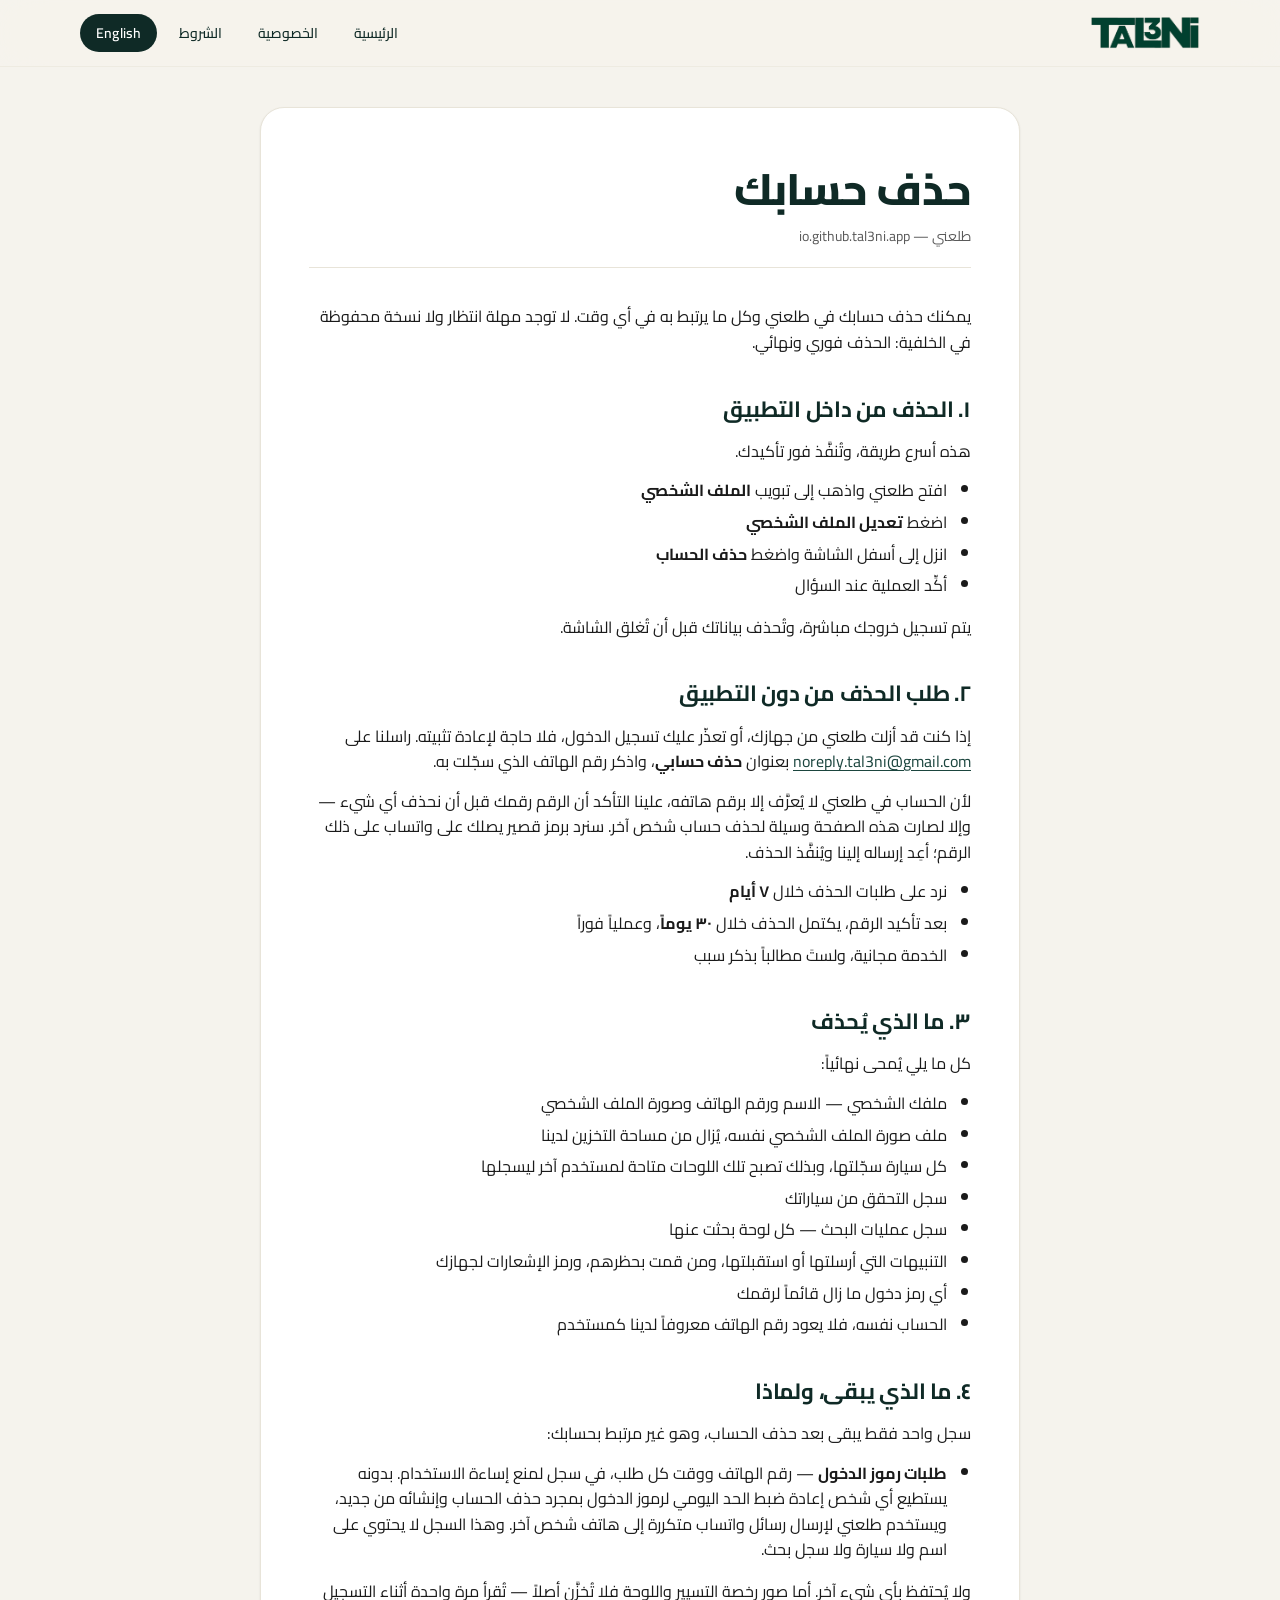
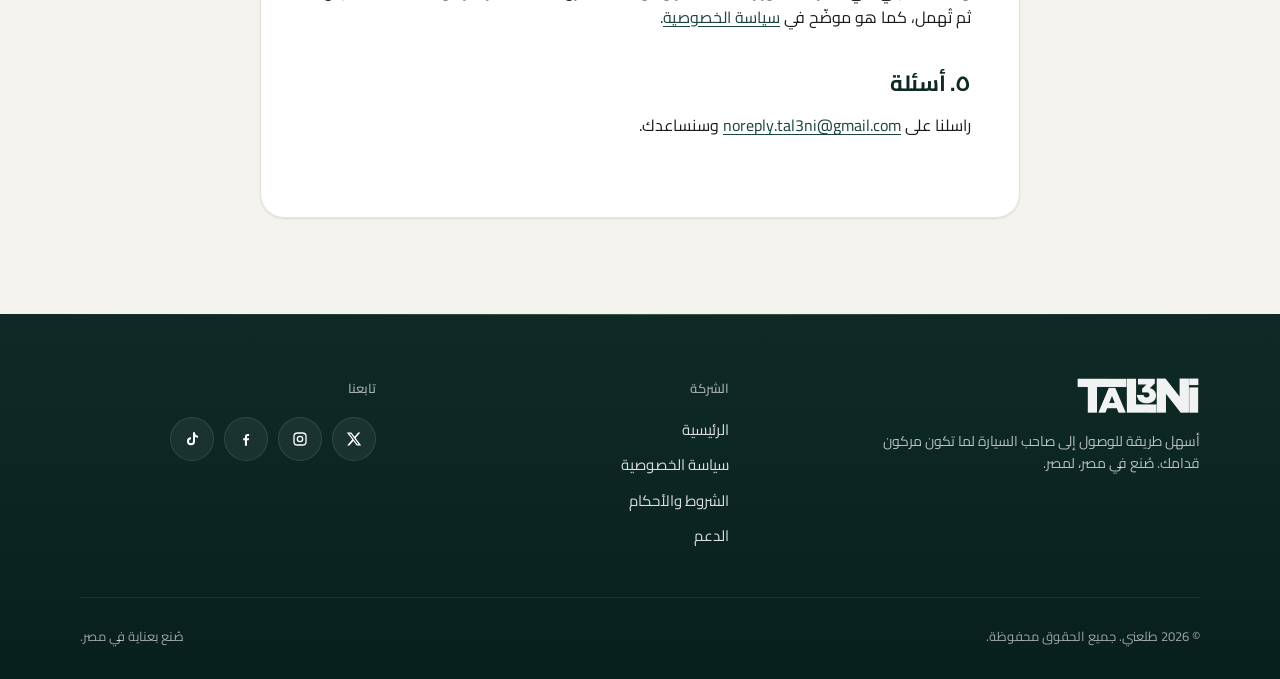
==== commit e4eb3a35: "Describe the anonymous alert model instead of owner lookup The app no longer shows who owns a car. T" ====
--- a/delete-account-ar.html
+++ b/delete-account-ar.html
@@ -59,6 +59,7 @@
       <li>كل سيارة سجّلتها، وبذلك تصبح تلك اللوحات متاحة لمستخدم آخر ليسجلها</li>
       <li>سجل التحقق من سياراتك</li>
       <li>سجل عمليات البحث — كل لوحة بحثت عنها</li>
+      <li>التنبيهات التي أرسلتها أو استقبلتها، ومن قمت بحظرهم، ورمز الإشعارات لجهازك</li>
       <li>أي رمز دخول ما زال قائماً لرقمك</li>
       <li>الحساب نفسه، فلا يعود رقم الهاتف معروفاً لدينا كمستخدم</li>
     </ul>
--- a/style.css
+++ b/style.css
@@ -14,7 +14,6 @@
   --border: #E8E4D9;
   --border-strong: #D8D2C2;
   --gold: #D4A574;
-  --plate-blue: #1874BA;
   --max-width: 1120px;
   --content-width: 920px;
   --header-height: 64px;
@@ -366,7 +365,7 @@
   flex-shrink: 0;
 }
 
-/* ------------------------------------------------------------- phone mockup */
+/* ------------------------------------------------------------- app screenshot */
 
 .hero-visual {
   position: relative;
@@ -382,207 +381,18 @@
   pointer-events: none;
 }
 
-.phone {
+.app-shot {
   position: relative;
   width: 300px;
   max-width: 100%;
-  padding: 10px;
-  background: #0a0f0e;
-  border-radius: 46px;
-  box-shadow:
-    0 0 0 1px rgba(255, 255, 255, 0.08),
-    0 40px 80px -20px rgba(0, 0, 0, 0.6),
-    inset 0 0 0 2px rgba(255, 255, 255, 0.06);
-}
-
-.phone-screen {
-  position: relative;
-  overflow: hidden;
-  background: #F4F3E8;
-  border-radius: 36px;
-  color: var(--text);
-  font-size: 13px;
-  line-height: 1.4;
-  text-align: start;
-}
-
-.phone-notch {
-  position: absolute;
-  top: 10px;
-  left: 50%;
-  transform: translateX(-50%);
-  width: 90px;
-  height: 26px;
-  background: #0a0f0e;
-  border-radius: var(--radius-pill);
-  z-index: 2;
-}
-
-.app-header {
-  background: var(--green-dark);
-  color: white;
-  padding: 50px 20px 22px;
-  border-radius: 0 0 26px 26px;
-}
-
-.app-header .app-kicker {
-  display: block;
-  font-size: 11px;
-  font-weight: 600;
-  color: var(--green);
-  letter-spacing: 0.08em;
-  text-transform: uppercase;
-  margin-bottom: 4px;
-}
-
-body[dir="rtl"] .app-header .app-kicker {
-  letter-spacing: 0;
-}
-
-.app-header .app-title {
-  display: block;
-  font-size: 19px;
-  font-weight: 800;
-  letter-spacing: -0.01em;
-}
-
-.app-body {
-  padding: 16px 16px 20px;
-}
-
-.plate {
-  direction: ltr;
-  border: 3px solid #111;
-  border-radius: 12px;
-  overflow: hidden;
-  background: white;
-  box-shadow: var(--shadow-md);
-  font-family: "Cairo", "Inter", sans-serif;
-}
-
-.plate-top {
-  display: flex;
-  justify-content: space-around;
-  align-items: center;
-  background: var(--plate-blue);
-  border-bottom: 2px solid #111;
-  padding: 3px 0;
-  font-weight: 800;
-  font-size: 12px;
-  color: #111;
-}
-
-.plate-body {
-  display: grid;
-  grid-template-columns: 1fr 1fr;
-}
-
-.plate-body span {
-  padding: 8px 0;
-  text-align: center;
-  font-size: 24px;
-  font-weight: 800;
-  color: #111;
-  line-height: 1.3;
-}
-
-.plate-body span:first-child {
-  border-right: 2px solid #111;
-}
-
-.result-card {
-  margin-top: 14px;
-  background: white;
-  border: 1px solid rgba(27, 69, 62, 0.14);
-  border-radius: 20px;
-  padding: 14px;
-  box-shadow: var(--shadow-sm);
-}
-
-.result-status {
-  display: inline-flex;
-  align-items: center;
-  gap: 6px;
-  padding: 3px 10px 3px 6px;
-  background: rgba(152, 214, 125, 0.22);
-  color: var(--green-dark);
-  border-radius: var(--radius-pill);
-  font-size: 11px;
-  font-weight: 700;
-}
-
-body[dir="rtl"] .result-status {
-  padding: 3px 6px 3px 10px;
-}
-
-.result-status svg {
-  width: 14px;
-  height: 14px;
-}
-
-.owner {
-  display: flex;
-  align-items: center;
-  gap: 12px;
-  margin: 12px 0 14px;
-}
-
-.owner-avatar {
-  display: inline-flex;
-  align-items: center;
-  justify-content: center;
-  width: 44px;
-  height: 44px;
-  flex-shrink: 0;
-  border-radius: 50%;
-  background: linear-gradient(135deg, var(--green-soft), var(--green));
-  color: var(--green-deep);
-  font-weight: 800;
-  font-size: 16px;
-}
-
-.owner-name {
-  display: block;
-  font-weight: 700;
-  font-size: 15px;
-  color: var(--green-deep);
-}
-
-.owner-car {
-  display: block;
-  font-size: 12px;
-  color: var(--muted);
-}
-
-.call-btn {
-  display: flex;
-  align-items: center;
-  justify-content: center;
-  gap: 8px;
-  padding: 11px;
-  background: var(--green-dark);
-  color: white;
-  border-radius: 14px;
-  font-weight: 700;
-  font-size: 14px;
-}
-
-.call-btn svg {
-  width: 16px;
-  height: 16px;
-}
-
-.app-note {
-  margin-top: 12px;
-  font-size: 11px;
-  color: var(--muted);
-  text-align: center;
+  height: auto;
+  filter: drop-shadow(0 40px 60px rgba(0, 0, 0, 0.45));
 }
 
 .float-chip {
   position: absolute;
-  top: 36%;
-  inset-inline-start: -8px;
+  top: 58%;
+  inset-inline-start: calc(50% - 190px);
   display: inline-flex;
   align-items: center;
   gap: 8px;
@@ -1228,8 +1038,8 @@
     margin-bottom: 20px;
   }
 
-  .phone {
-    width: 280px;
+  .app-shot {
+    width: 260px;
   }
 
   .float-chip {
@@ -1301,3 +1111,110 @@
 body[dir="rtl"] .hero .eyebrow {
   padding: 6px 10px 6px 14px;
 }
+
+/* ------------------------------------------------------------- app mock */
+/* Stand-in for a screenshot of the "send an alert" screen. Built in HTML so it
+   can never show a real person, and it reads the same in both languages. */
+
+.app-mock {
+  position: relative;
+  width: 300px;
+  max-width: 100%;
+  aspect-ratio: 300 / 614;
+  background: #F4F3E8;
+  border: 10px solid #111;
+  border-radius: 44px;
+  overflow: hidden;
+  display: flex;
+  flex-direction: column;
+  filter: drop-shadow(0 40px 60px rgba(0, 0, 0, 0.45));
+  font-size: 13px;
+  color: var(--green-ink);
+  text-align: start;
+}
+
+.app-mock-header {
+  background: var(--green-dark);
+  color: white;
+  padding: 34px 20px 14px;
+  border-radius: 0 0 22px 22px;
+}
+
+.app-mock-header small { display: block; opacity: 0.85; font-size: 13px; }
+.app-mock-header strong { display: block; font-size: 30px; line-height: 1.1; }
+
+.app-mock-body { padding: 14px; display: flex; flex-direction: column; gap: 10px; }
+
+.app-mock-plate {
+  align-self: center;
+  width: 70%;
+  border: 3px solid #111;
+  border-radius: 8px;
+  overflow: hidden;
+  background: white;
+  font-weight: 700;
+  text-align: center;
+}
+
+.app-mock-plate .top {
+  background: #1E6FB8;
+  color: #111;
+  font-size: 10px;
+  display: flex;
+  justify-content: space-between;
+  padding: 3px 10px;
+}
+
+.app-mock-plate .bottom { display: grid; grid-template-columns: 1fr 1fr; font-size: 18px; }
+.app-mock-plate .bottom span { padding: 4px 0; }
+.app-mock-plate .bottom span + span { border-inline-start: 2px solid #111; }
+
+.app-mock-card {
+  background: white;
+  border: 2px solid rgba(27, 69, 62, 0.2);
+  border-radius: 18px;
+  padding: 12px;
+  display: flex;
+  flex-direction: column;
+  gap: 7px;
+}
+
+.app-mock-card h5 { margin: 0; font-size: 15px; line-height: 1.25; }
+
+.app-mock-car {
+  background: rgba(27, 69, 62, 0.08);
+  border: 1px solid rgba(27, 69, 62, 0.25);
+  border-radius: 10px;
+  padding: 6px;
+  text-align: center;
+  color: var(--muted);
+  font-size: 12px;
+}
+
+.app-mock-reason {
+  border: 2px solid rgba(27, 69, 62, 0.2);
+  border-radius: 10px;
+  padding: 6px 10px;
+  font-size: 12px;
+}
+
+.app-mock-reason.selected { background: var(--green-dark); border-color: var(--green-dark); color: white; }
+
+.app-mock-button {
+  background: var(--green-dark);
+  color: white;
+  border-radius: 10px;
+  padding: 9px;
+  text-align: center;
+  font-weight: 700;
+}
+
+.app-mock-note {
+  background: #EFF6FF;
+  color: #1D4ED8;
+  border: 1px solid #DBEAFE;
+  border-radius: 10px;
+  padding: 7px 9px;
+  font-size: 11px;
+  line-height: 1.35;
+}
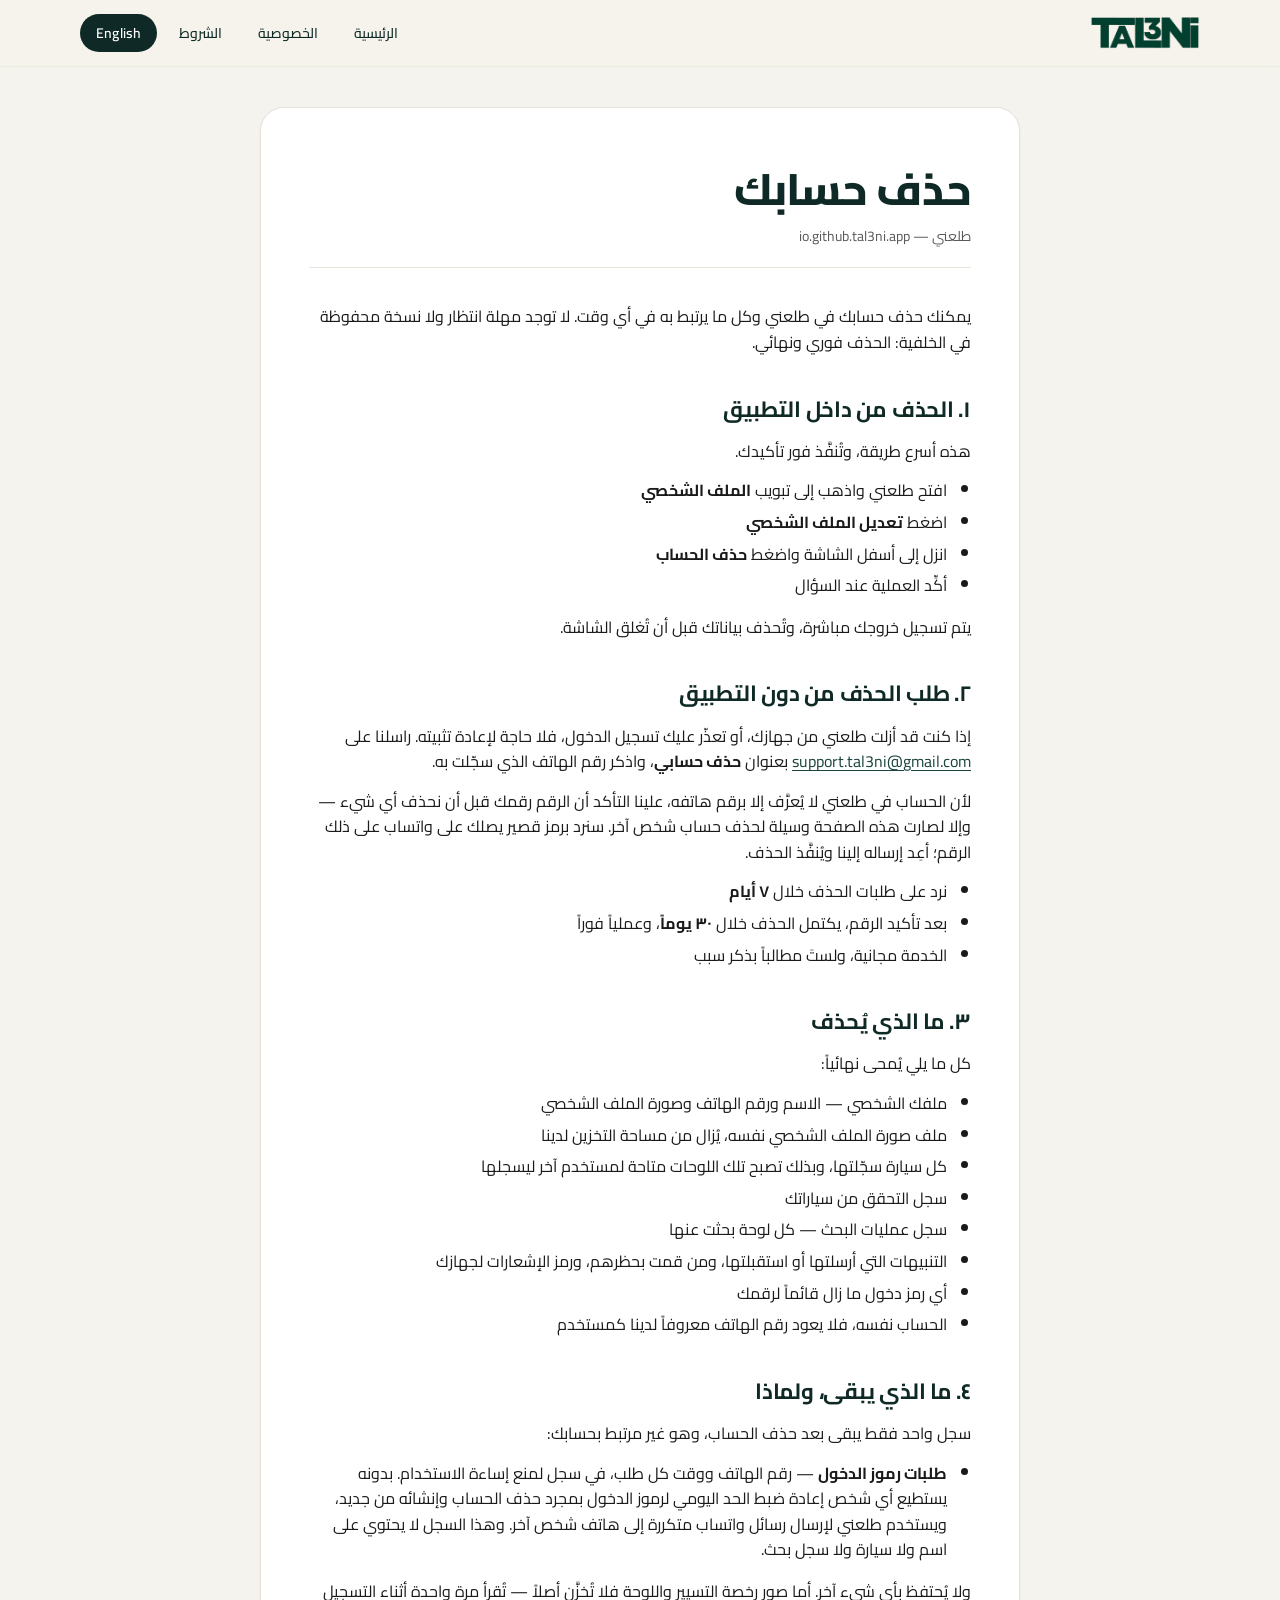
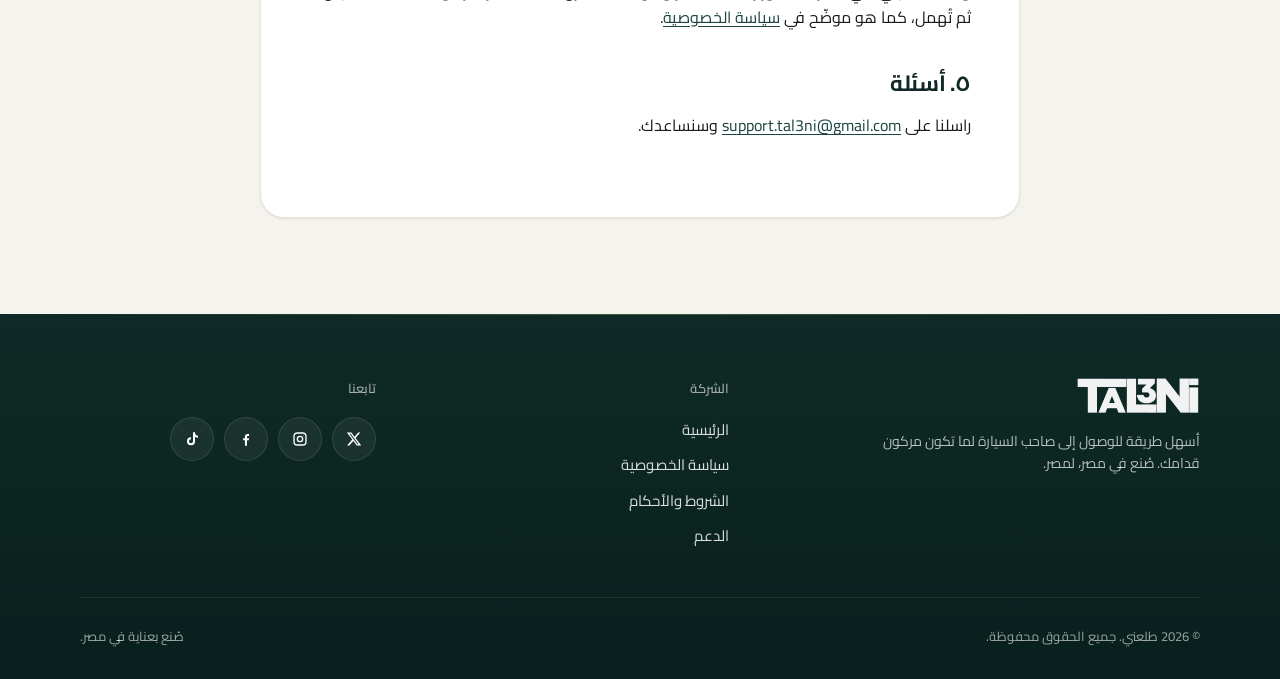
==== commit 6c579f5b: "Support address: support.tal3ni@gmail.com Every mailto and contact line across the landing, legal an" ====
--- a/delete-account-ar.html
+++ b/delete-account-ar.html
@@ -43,7 +43,7 @@
     <p>يتم تسجيل خروجك مباشرة، وتُحذف بياناتك قبل أن تُغلق الشاشة.</p>
 
     <h2>٢. طلب الحذف من دون التطبيق</h2>
-    <p>إذا كنت قد أزلت طلعني من جهازك، أو تعذّر عليك تسجيل الدخول، فلا حاجة لإعادة تثبيته. راسلنا على <a href="mailto:noreply.tal3ni@gmail.com?subject=%D8%AD%D8%B0%D9%81%20%D8%AD%D8%B3%D8%A7%D8%A8%D9%8A">noreply.tal3ni@gmail.com</a> بعنوان <strong>حذف حسابي</strong>، واذكر رقم الهاتف الذي سجّلت به.</p>
+    <p>إذا كنت قد أزلت طلعني من جهازك، أو تعذّر عليك تسجيل الدخول، فلا حاجة لإعادة تثبيته. راسلنا على <a href="mailto:support.tal3ni@gmail.com?subject=%D8%AD%D8%B0%D9%81%20%D8%AD%D8%B3%D8%A7%D8%A8%D9%8A">support.tal3ni@gmail.com</a> بعنوان <strong>حذف حسابي</strong>، واذكر رقم الهاتف الذي سجّلت به.</p>
     <p>لأن الحساب في طلعني لا يُعرَّف إلا برقم هاتفه، علينا التأكد أن الرقم رقمك قبل أن نحذف أي شيء — وإلا لصارت هذه الصفحة وسيلة لحذف حساب شخص آخر. سنرد برمز قصير يصلك على واتساب على ذلك الرقم؛ أعِد إرساله إلينا ويُنفَّذ الحذف.</p>
     <ul>
       <li>نرد على طلبات الحذف خلال <strong>٧ أيام</strong></li>
@@ -72,7 +72,7 @@
     <p>ولا يُحتفظ بأي شيء آخر. أما صور رخصة التسيير واللوحة فلا تُخزَّن أصلاً — تُقرأ مرة واحدة أثناء التسجيل ثم تُهمل، كما هو موضّح في <a href="privacy-ar.html">سياسة الخصوصية</a>.</p>
 
     <h2>٥. أسئلة</h2>
-    <p>راسلنا على <a href="mailto:noreply.tal3ni@gmail.com">noreply.tal3ni@gmail.com</a> وسنساعدك.</p>
+    <p>راسلنا على <a href="mailto:support.tal3ni@gmail.com">support.tal3ni@gmail.com</a> وسنساعدك.</p>
   </main>
 
   <footer class="site-footer">
@@ -88,7 +88,7 @@
             <li><a href="index-ar.html">الرئيسية</a></li>
             <li><a href="privacy-ar.html">سياسة الخصوصية</a></li>
             <li><a href="terms-ar.html">الشروط والأحكام</a></li>
-            <li><a href="mailto:noreply.tal3ni@gmail.com">الدعم</a></li>
+            <li><a href="mailto:support.tal3ni@gmail.com">الدعم</a></li>
           </ul>
         </div>
         <div class="footer-col">
--- a/style.css
+++ b/style.css
@@ -391,8 +391,12 @@
 
 .float-chip {
   position: absolute;
-  top: 58%;
-  inset-inline-start: calc(50% - 190px);
+  /* Sits beside "What's going on?" in the hero screenshot — the one row with
+     empty space beside it. In assets/Device.png that space is on the right;
+     the RTL rule at the end of this file mirrors it for assets/Device-ar.png,
+     where the label is on the right and the space is on the left. */
+  top: 61%;
+  left: calc(50% + 50px);
   display: inline-flex;
   align-items: center;
   gap: 8px;
@@ -1112,109 +1116,11 @@
   padding: 6px 10px 6px 14px;
 }
 
-/* ------------------------------------------------------------- app mock */
-/* Stand-in for a screenshot of the "send an alert" screen. Built in HTML so it
-   can never show a real person, and it reads the same in both languages. */
-
-.app-mock {
-  position: relative;
-  width: 300px;
-  max-width: 100%;
-  aspect-ratio: 300 / 614;
-  background: #F4F3E8;
-  border: 10px solid #111;
-  border-radius: 44px;
-  overflow: hidden;
-  display: flex;
-  flex-direction: column;
-  filter: drop-shadow(0 40px 60px rgba(0, 0, 0, 0.45));
-  font-size: 13px;
-  color: var(--green-ink);
-  text-align: start;
-}
-
-.app-mock-header {
-  background: var(--green-dark);
-  color: white;
-  padding: 34px 20px 14px;
-  border-radius: 0 0 22px 22px;
-}
-
-.app-mock-header small { display: block; opacity: 0.85; font-size: 13px; }
-.app-mock-header strong { display: block; font-size: 30px; line-height: 1.1; }
-
-.app-mock-body { padding: 14px; display: flex; flex-direction: column; gap: 10px; }
-
-.app-mock-plate {
-  align-self: center;
-  width: 70%;
-  border: 3px solid #111;
-  border-radius: 8px;
-  overflow: hidden;
-  background: white;
-  font-weight: 700;
-  text-align: center;
-}
-
-.app-mock-plate .top {
-  background: #1E6FB8;
-  color: #111;
-  font-size: 10px;
-  display: flex;
-  justify-content: space-between;
-  padding: 3px 10px;
-}
-
-.app-mock-plate .bottom { display: grid; grid-template-columns: 1fr 1fr; font-size: 18px; }
-.app-mock-plate .bottom span { padding: 4px 0; }
-.app-mock-plate .bottom span + span { border-inline-start: 2px solid #111; }
-
-.app-mock-card {
-  background: white;
-  border: 2px solid rgba(27, 69, 62, 0.2);
-  border-radius: 18px;
-  padding: 12px;
-  display: flex;
-  flex-direction: column;
-  gap: 7px;
-}
-
-.app-mock-card h5 { margin: 0; font-size: 15px; line-height: 1.25; }
-
-.app-mock-car {
-  background: rgba(27, 69, 62, 0.08);
-  border: 1px solid rgba(27, 69, 62, 0.25);
-  border-radius: 10px;
-  padding: 6px;
-  text-align: center;
-  color: var(--muted);
-  font-size: 12px;
-}
-
-.app-mock-reason {
-  border: 2px solid rgba(27, 69, 62, 0.2);
-  border-radius: 10px;
-  padding: 6px 10px;
-  font-size: 12px;
-}
-
-.app-mock-reason.selected { background: var(--green-dark); border-color: var(--green-dark); color: white; }
-
-.app-mock-button {
-  background: var(--green-dark);
-  color: white;
-  border-radius: 10px;
-  padding: 9px;
-  text-align: center;
-  font-weight: 700;
-}
-
-.app-mock-note {
-  background: #EFF6FF;
-  color: #1D4ED8;
-  border: 1px solid #DBEAFE;
-  border-radius: 10px;
-  padding: 7px 9px;
-  font-size: 11px;
-  line-height: 1.35;
-}
+/* Arabic hero screenshot: "إيه المشكلة؟" is on the right, so the chip goes
+   in the empty space to its left. See .float-chip. */
+body[dir="rtl"] .float-chip {
+  left: auto;
+  right: calc(50% + 50px);
+  /* The label sits higher here: Device-ar.png has no line above the plate. */
+  top: 58.5%;
+}
